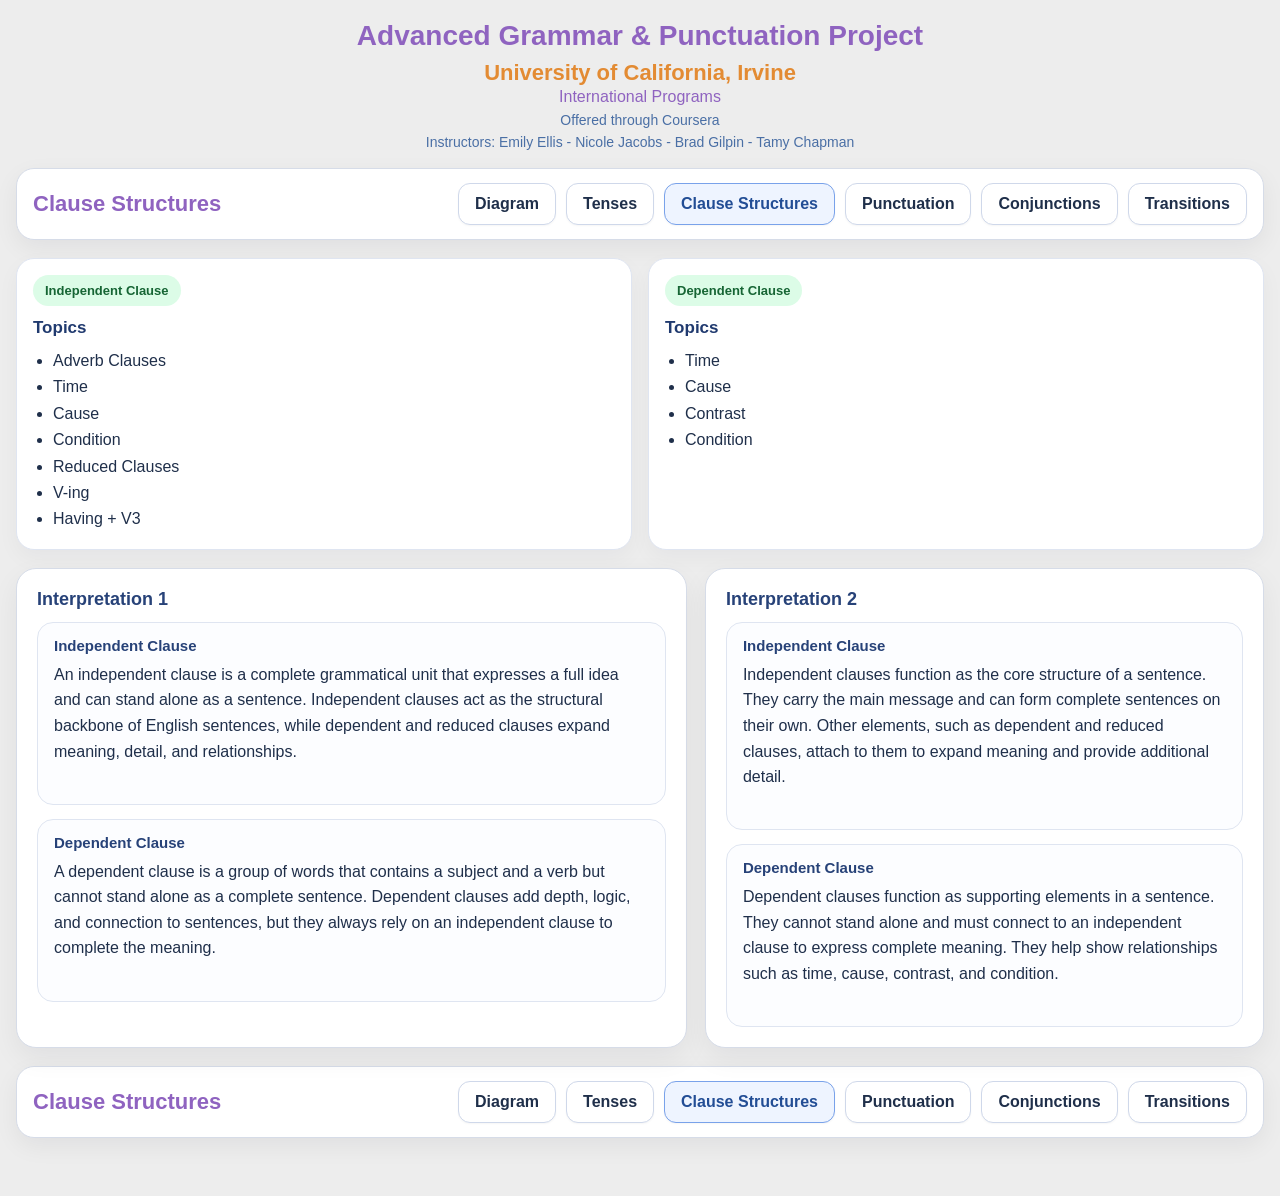
==== clause.html @ 9cdff4ab "updated" ====
<!DOCTYPE html>
<html lang="en">
<head>
  <meta charset="UTF-8" />
  <meta name="viewport" content="width=device-width, initial-scale=1.0" />
  <title>Clause Structures</title>
  <link rel="stylesheet" href="shared.css" />
  <script src="data.js"></script>
</head>
<body>
  <div class="page">
    <div class="project-header">
      <h1>Advanced Grammar &amp; Punctuation Project</h1>
      <h2>University of California, Irvine</h2>
      <p class="program">International Programs</p>
      <p class="platform">Offered through Coursera</p>  
      <p class="platform">Instructors: Emily Ellis - Nicole Jacobs - Brad Gilpin - Tamy Chapman</p>
    </div>

    <div class="topbar">
      <h3>Clause Structures</h3>
      <div class="nav-links">
        <a class="nav-link" href="index.html">Diagram</a>
        <a class="nav-link" href="tense.html">Tenses</a>
        <a class="nav-link active" href="clause.html">Clause Structures</a>
        <a class="nav-link" href="punctuation.html">Punctuation</a>
        <a class="nav-link" href="conjunction.html">Conjunctions</a>
        <a class="nav-link" href="transitions.html">Transitions</a>
      </div>
    </div>

    <div class="card-grid">
      <div class="card">
        <div class="badges"><span class="badge badge-green">Independent Clause</span></div>
        <h4>Topics</h4>
        <ul id="independentList"></ul>
      </div>

      <div class="card">
        <div class="badges"><span class="badge badge-green">Dependent Clause</span></div>
        <h4>Topics</h4>
        <ul id="dependentList"></ul>
      </div>
    </div>

    <div class="grid-2" style="margin-top:18px; margin-bottom:18px;">
      <div class="panel">
        <h3 class="section-title">Interpretation 1</h3>
        <div class="info-grid">
          <div class="info-box">
            <h4>Independent Clause</h4>
            <div class="content">An independent clause is a complete grammatical unit that expresses a full idea and can stand alone as a sentence. Independent clauses act as the structural backbone of English sentences, while dependent and reduced clauses expand meaning, detail, and relationships.
            </div>
          </div>
          
          <div class="info-box">
            <h4>Dependent Clause</h4>
            <div class="content">A dependent clause is a group of words that contains a subject and a verb but cannot stand alone as a complete sentence. Dependent clauses add depth, logic, and connection to sentences, but they always rely on an independent clause to complete the meaning.
            </div>
          </div>
        </div>
      </div>

      <div class="panel">
        <h3 class="section-title">Interpretation 2</h3>
        <div class="info-grid">
          <div class="info-box">
            <h4>Independent Clause</h4>
            <div class="content">Independent clauses function as the core structure of a sentence. They carry the main message and can form complete sentences on their own. Other elements, such as dependent and reduced clauses, attach to them to expand meaning and provide additional detail.
            </div>
          </div>
          
          <div class="info-box">
            <h4>Dependent Clause</h4>
            <div class="content">Dependent clauses function as supporting elements in a sentence. They cannot stand alone and must connect to an independent clause to express complete meaning. They help show relationships such as time, cause, contrast, and condition.
            </div>
          </div>
        </div>
      </div>
    </div>

      <div class="topbar">
      <h3>Clause Structures</h3>
      <div class="nav-links">
        <a class="nav-link" href="index.html">Diagram</a>
        <a class="nav-link" href="tense.html">Tenses</a>
        <a class="nav-link active" href="clause.html">Clause Structures</a>
        <a class="nav-link" href="punctuation.html">Punctuation</a>
        <a class="nav-link" href="conjunction.html">Conjunctions</a>
        <a class="nav-link" href="transitions.html">Transitions</a>
      </div>
    </div>

  <script>
    document.getElementById('independentList').innerHTML = grammarData.clauses.independent.map(item => `<li>${item}</li>`).join('');
    document.getElementById('dependentList').innerHTML = grammarData.clauses.dependent.map(item => `<li>${item}</li>`).join('');
  </script>
  </div>

</body>
</html>
---- shared.css ----
* { box-sizing: border-box; }
body {
  margin: 0;
  background: #ededed;
  font-family: "Segoe UI", Tahoma, Geneva, Verdana, sans-serif;
  color: #1f2f4a;
}
a { color: inherit; text-decoration: none; }
.page {
  width: min(1280px, calc(100% - 32px));
  margin: 0 auto;
  padding: 20px 0 40px;
}

.project-header { text-align: center; margin-bottom: 18px; }
.project-header h1 { margin: 0; font-size: 28px; font-weight: 700; color: #8f63c0; }
.project-header h2 { margin: 8px 0 0; font-size: 22px; font-weight: 600; color: #e38b33; }
.project-header .program { margin: 2px 0 0; font-size: 16px; font-weight: 500; color: #8f63c0; }
.project-header .platform { margin: 6px 0 0; font-size: 14px; color: #4a6fa5; }
.topbar {
  display: flex; align-items: center; justify-content: space-between; gap: 12px;
  background: #fff; border: 1px solid #d6dce8; border-radius: 18px; padding: 14px 16px; margin-bottom: 18px;
  box-shadow: 0 8px 24px rgba(15, 23, 42, 0.06);
}
.topbar h3 { margin: 0; font-size: 22px; color: #8f63c0 }
.nav-links { display: flex; flex-wrap: wrap; gap: 10px; }
.nav-link, .btn {
  display: inline-flex; align-items: center; justify-content: center; min-height: 42px; padding: 10px 16px;
  border-radius: 12px; border: 1px solid #cfd8ea; background: #fff; font-weight: 700;
  box-shadow: 0 1px 2px rgba(0,0,0,0.04); transition: transform .18s ease, box-shadow .18s ease, border-color .18s ease;
}
.nav-link:hover, .btn:hover { transform: translateY(-1px); box-shadow: 0 8px 18px rgba(15,23,42,0.08); border-color: #8eb0f0; }
.nav-link.active { background: #eef4ff; border-color: #79a2ea; color: #224d95; }
.panel {
  background: #fff; border: 1px solid #d6dce8; border-radius: 20px; padding: 20px; box-shadow: 0 10px 28px rgba(15, 23, 42, 0.06);
}
.grid-2 { display: grid; grid-template-columns: 1.2fr 1fr; gap: 18px; }
.section-title { margin: 0 0 12px; font-size: 18px; color: #274278; }
.info-grid { display: grid; gap: 14px; }
.info-box { border: 1px solid #dfe5f1; border-radius: 16px; padding: 14px 16px; background: #fcfdff; }
.info-box h4 { margin: 0 0 8px; font-size: 15px; color: #274278; }
.info-box .content { line-height: 1.6; white-space: pre-wrap; word-break: break-word; }
.card-grid { display: grid; grid-template-columns: repeat(2, minmax(0, 1fr)); gap: 16px; }
.card {
  border: 1px solid #dfe5f1; border-radius: 18px; padding: 16px; background: #fff;
  box-shadow: 0 8px 22px rgba(15,23,42,0.04);
}
.card h4 { margin: 0 0 10px; font-size: 17px; color: #203a6f; }
.card ul { margin: 0; padding-left: 20px; line-height: 1.65; }
.hero {
  border: 1px solid #dfe5f1; border-radius: 20px; padding: 18px; background: linear-gradient(135deg, #ffffff 0%, #f8fbff 100%);
}
.badges { display: flex; flex-wrap: wrap; gap: 8px; margin-bottom: 12px; }
.badge { display: inline-flex; padding: 8px 12px; border-radius: 999px; font-size: 13px; font-weight: 700; }
.badge-blue { background: #dbeafe; color: #1d4ed8; }
.badge-purple { background: #ede9fe; color: #6d28d9; }
.badge-green { background: #dcfce7; color: #166534; }
.badge-orange { background: #ffedd5; color: #c2410c; }
.controls { display: grid; grid-template-columns: repeat(3, minmax(0, 1fr)); gap: 14px; margin-bottom: 18px; }
.field { display: flex; flex-direction: column; gap: 8px; }
.field label { font-size: 14px; font-weight: 700; color: #374151; }
select, button { min-height: 44px; border-radius: 12px; border: 1px solid #d1d5db; font-size: 15px; }
select { width: 100%; padding: 10px 12px; background: #fff; }
button { cursor: pointer; font-weight: 700; padding: 10px 14px; }
.btn-primary { background: #8b5cf6; color: #fff; border-color: #8b5cf6; }
.btn-secondary { background: #fff; color: #1f2f4a; }
.quick-grid { display: grid; grid-template-columns: repeat(3, minmax(0, 1fr)); gap: 14px; }
.quick-card { border: 1px solid #dfe5f1; border-radius: 16px; padding: 14px; background: #fff; }
.quick-card h4 { margin: 0 0 10px; }
.chip-list { display: flex; flex-wrap: wrap; gap: 8px; }
.chip {
  border: none; border-radius: 999px; padding: 8px 10px; font-size: 13px; font-weight: 700; cursor: pointer;
  background: #eef2ff; color: #3730a3;
}
.diagram-board {
  position: relative; width: 1536px; height: 1245px; margin: 0 auto; background: #ededed; overflow: hidden;
}
.node { position: absolute; z-index: 2; }
.line { position: absolute; z-index: 1; background: #3f79bf; border-radius: 3px; }
.line.green { background: #6aa46d; }
.line.orange { background: #e38b33; }
.line.purple { background: #8f63c0; }
.line.cyan { background: #39a7bf; }
.pill {
  display: inline-flex; align-items: center; justify-content: center; padding: 10px 28px; min-height: 52px; border-radius: 14px;
  color: #fff; font-weight: 700; font-size: 22px; line-height: 1; text-align: center; white-space: nowrap;
  box-shadow: inset 0 1px 0 rgba(255,255,255,0.35), 0 1px 2px rgba(0,0,0,0.08);
}
.pill.small { min-height: 44px; padding: 8px 22px; font-size: 18px; border-radius: 12px; }
.blue-pill { background: linear-gradient(180deg, #68a3de 0%, #4b87cc 100%); border: 2px solid #2f69aa; }
.green-pill { background: linear-gradient(180deg, #74bb7a 0%, #56a15e 100%); border: 2px solid #47894d; }
.orange-pill { background: linear-gradient(180deg, #f0aa57 0%, #df8a33 100%); border: 2px solid #cb7826; }
.purple-pill { background: linear-gradient(180deg, #b289dd 0%, #9468c2 100%); border: 2px solid #7d52af; }
.cyan-pill { background: linear-gradient(180deg, #58b8cd 0%, #3ca6bc 100%); border: 2px solid #27879d; }
.box { border-radius: 14px; padding: 14px 18px; box-shadow: inset 0 1px 0 rgba(255,255,255,0.45); font-size: 16px; line-height: 1.45; }
.blue-box { background: #dbe4ef; color: #202f49; }
.green-box { background: #dde4db; color: #223628; }
.orange-box { background: #f1e0d1; color: #53331f; }
.purple-box { background: #ddd2e8; color: #3f3154; }
.cyan-box { background: #d9e9ee; color: #21434f; }
.box ul { margin: 0; padding-left: 22px; }
.box li { margin: 4px 0; }
.mini-label {
  display: block; width: 100%; background: rgba(255,255,255,0.38); color: inherit; text-align: center; font-weight: 700;
  border-radius: 8px; padding: 8px 10px; margin-bottom: 10px;
}
.main-center {
  width: 352px; height: 118px; border-radius: 22px; border: 3px solid #3e79bf; background: #d8e3ee; display: flex;
  align-items: center; justify-content: center; text-align: center; color: #203a6f; font-size: 29px; font-weight: 800; line-height: 1.25;
  box-shadow: inset 0 1px 0 rgba(255,255,255,0.5);
}
.clickable { display: inline-block; }
.clickable:hover { transform: translateY(-1px); }
.responsive-note { text-align: center; color: #6b7280; font-size: 14px; margin-top: 14px; }
@media (max-width: 1560px) { .diagram-wrap { overflow-x: auto; padding-bottom: 8px; } }
@media (max-width: 980px) {
  .grid-2, .controls, .quick-grid, .card-grid { grid-template-columns: 1fr; }
  .topbar { flex-direction: column; align-items: flex-start; }
}
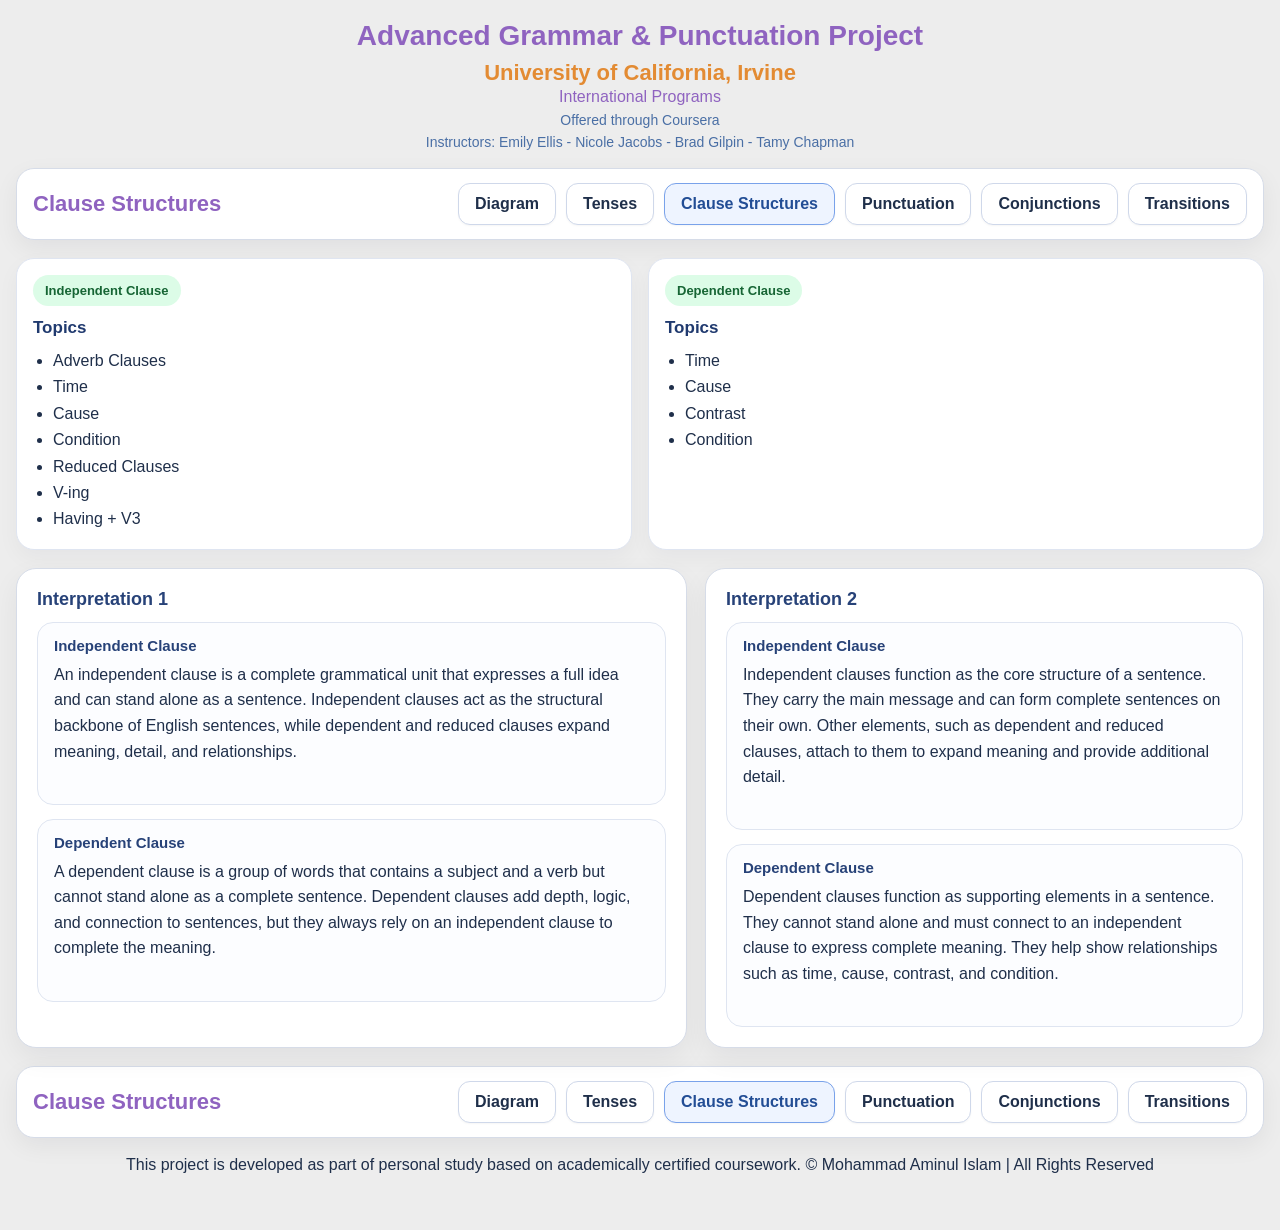
==== commit 7af95258: "updated" ====
--- a/clause.html
+++ b/clause.html
@@ -91,6 +91,12 @@
       </div>
     </div>
 
+    <footer>
+      <div class="container footer-card">
+        <p style="text-align: center;">This project is developed as part of personal study based on academically certified coursework. © Mohammad Aminul Islam | All Rights Reserved</p>
+      </div>
+    </footer>
+
   <script>
     document.getElementById('independentList').innerHTML = grammarData.clauses.independent.map(item => `<li>${item}</li>`).join('');
     document.getElementById('dependentList').innerHTML = grammarData.clauses.dependent.map(item => `<li>${item}</li>`).join('');
--- a/shared.css
+++ b/shared.css
@@ -109,6 +109,7 @@
   align-items: center; justify-content: center; text-align: center; color: #203a6f; font-size: 29px; font-weight: 800; line-height: 1.25;
   box-shadow: inset 0 1px 0 rgba(255,255,255,0.5);
 }
+
 .clickable { display: inline-block; }
 .clickable:hover { transform: translateY(-1px); }
 .responsive-note { text-align: center; color: #6b7280; font-size: 14px; margin-top: 14px; }
